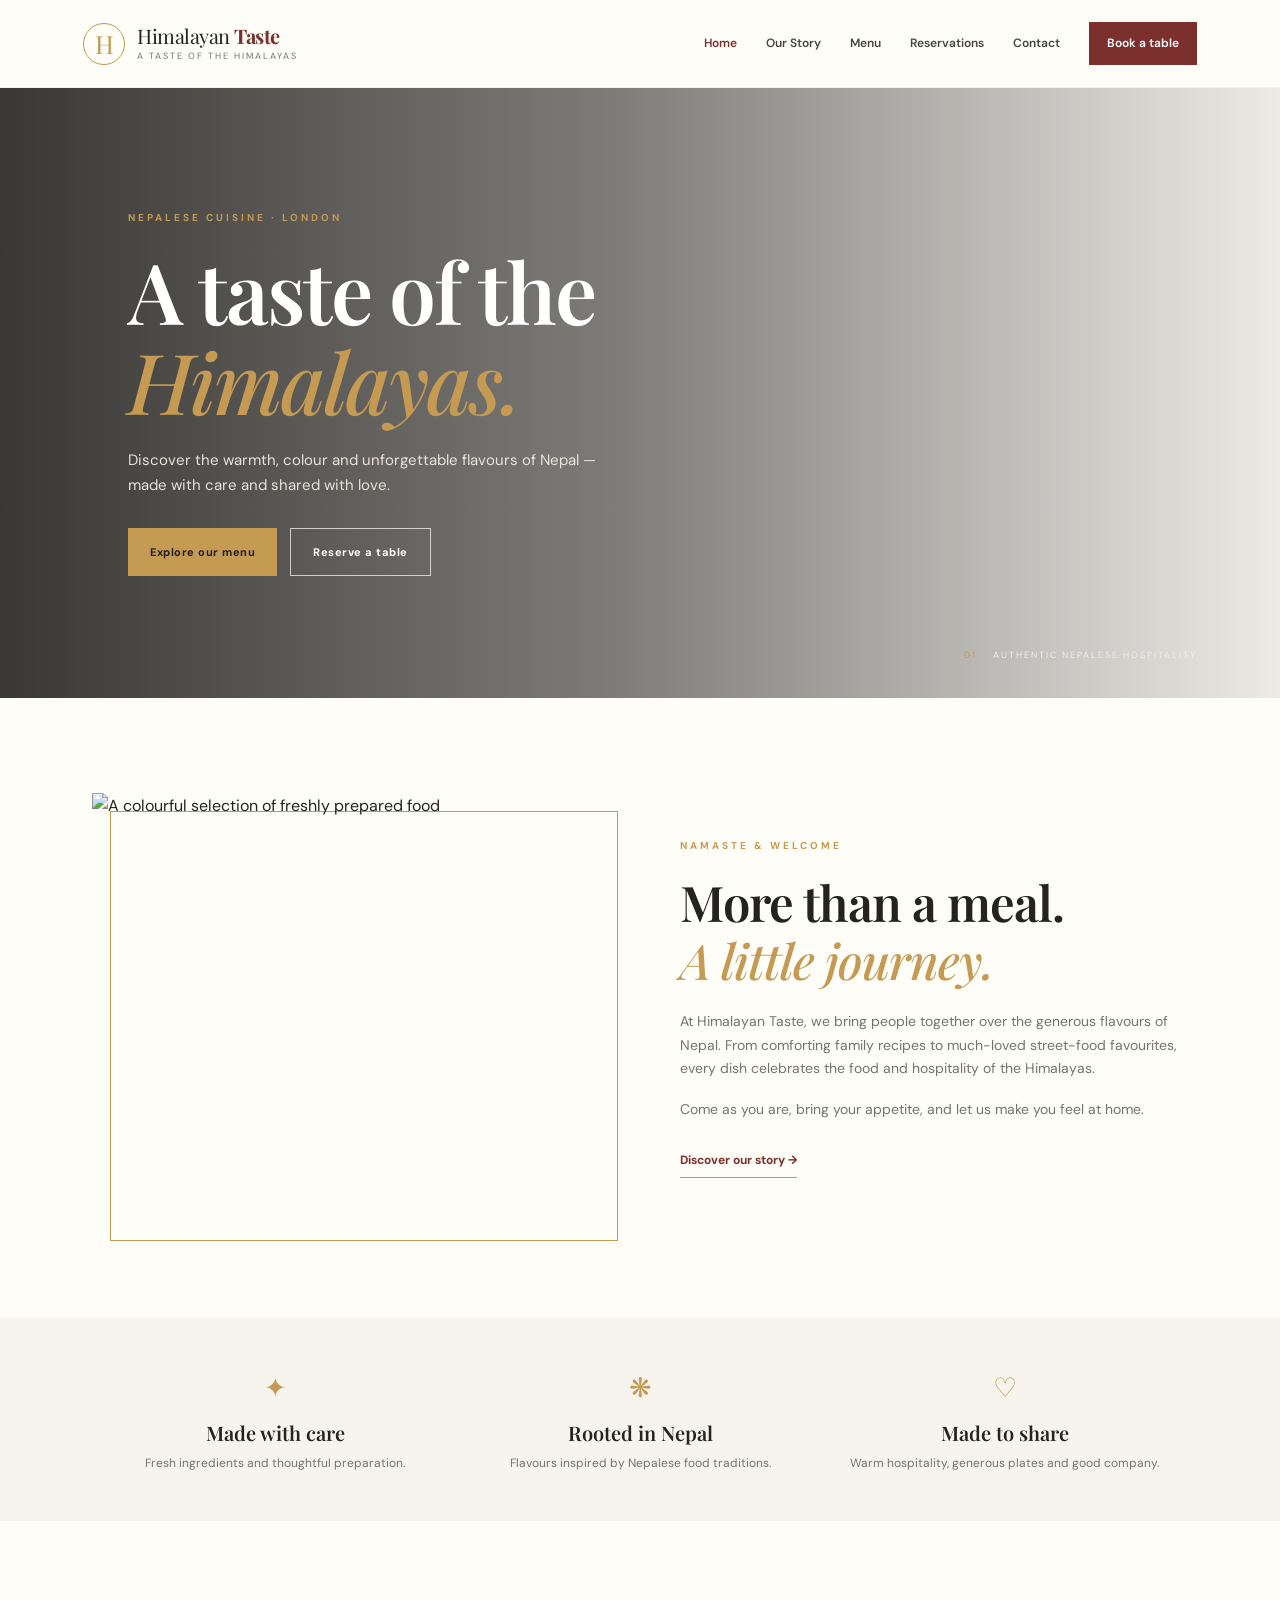
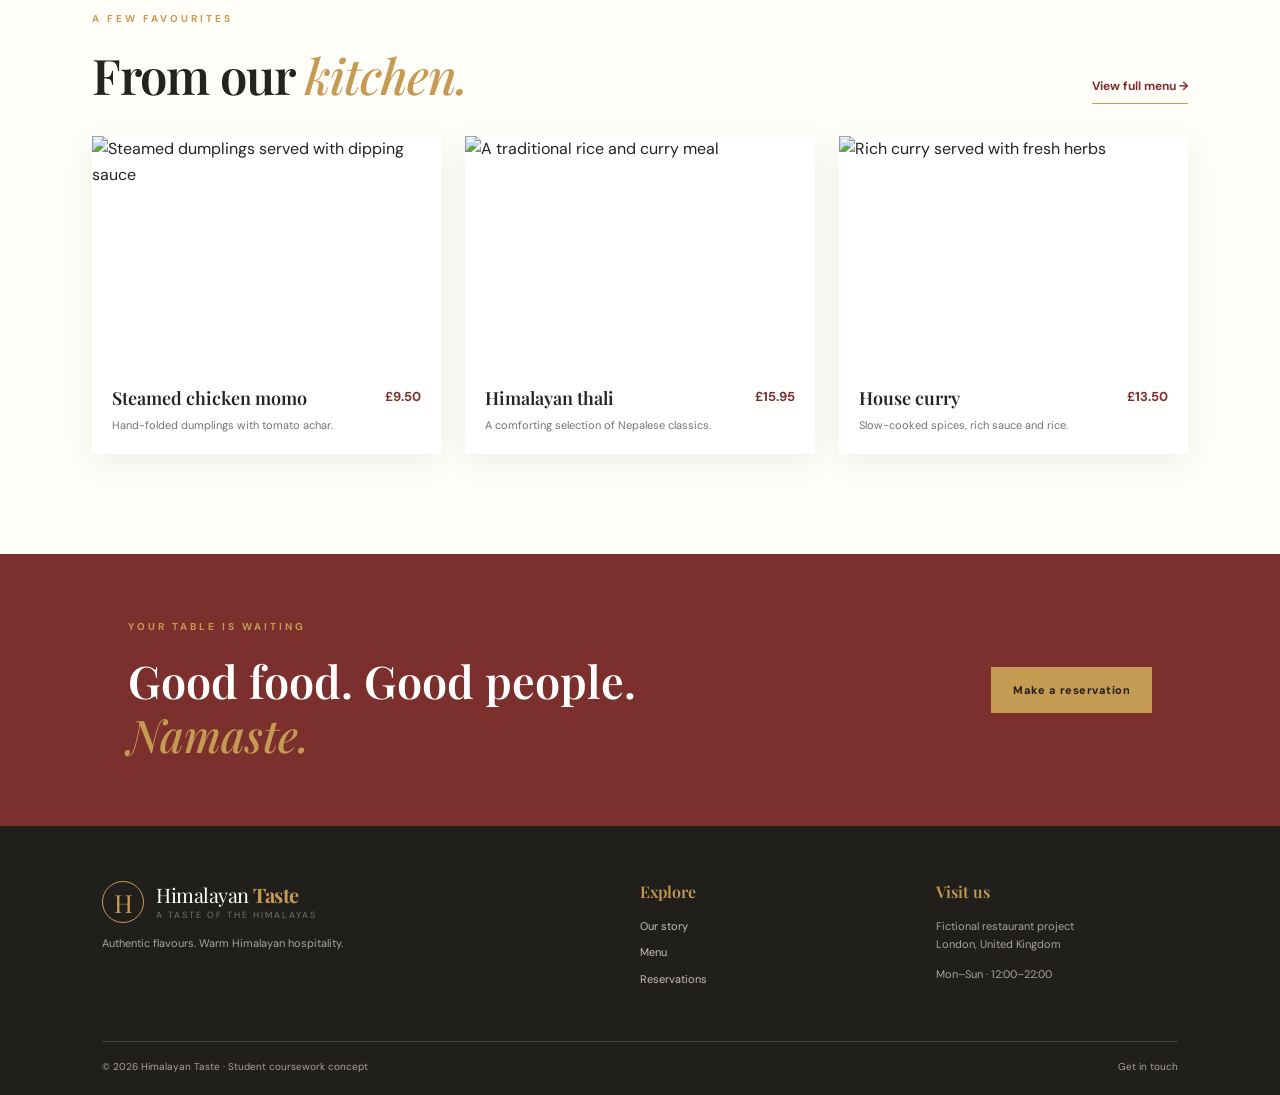
==== index.html @ 6cf778fd "Initial Himalayan Taste website" ====
<!DOCTYPE html>
<html lang="en-GB">
<head>
  <meta charset="UTF-8">
  <meta name="viewport" content="width=device-width, initial-scale=1.0">
  <meta name="description" content="Discover authentic Nepalese food at Himalayan Taste, a welcoming Himalayan restaurant in London.">
  <title>Himalayan Taste | Home</title>
  <link rel="icon" href="images/favicon.svg" type="image/svg+xml">
  <link rel="stylesheet" href="css/style.css">
  <script src="https://code.jquery.com/jquery-3.7.1.min.js"></script>
  <script defer src="js/script.js"></script>
</head>
<body>
  <a class="skip-link" href="#main">Skip to content</a>
  <header class="site-header">
    <a class="brand" href="index.html" aria-label="Himalayan Taste home"><span class="brand-mark">H</span><span>Himalayan <strong>Taste</strong><small>A taste of the Himalayas</small></span></a>
    <button class="nav-toggle" aria-label="Open navigation" aria-expanded="false"><span></span><span></span><span></span></button>
    <nav class="main-nav" aria-label="Main navigation">
      <a class="active" href="index.html">Home</a><a href="about.html">Our Story</a><a href="menu.html">Menu</a><a href="reservations.html">Reservations</a><a href="contact.html">Contact</a>
      <a class="nav-book" href="reservations.html">Book a table</a>
    </nav>
  </header>
  <main id="main">
    <section class="hero">
      <div class="hero-content">
        <p class="eyebrow">NEPALESE CUISINE · LONDON</p>
        <h1>A taste of the<br><em>Himalayas.</em></h1>
        <p class="hero-copy">Discover the warmth, colour and unforgettable flavours of Nepal — made with care and shared with love.</p>
        <div class="hero-actions"><a class="button button-gold" href="menu.html">Explore our menu</a><a class="button button-outline" href="reservations.html">Reserve a table</a></div>
      </div>
      <div class="hero-note"><span>01</span> AUTHENTIC NEPALESE HOSPITALITY</div>
    </section>

    <section class="intro section-wrap">
      <div class="intro-image image-frame"><img src="https://images.unsplash.com/photo-1547592180-85f173990554?auto=format&fit=crop&w=1000&q=85" alt="A colourful selection of freshly prepared food"></div>
      <div class="intro-copy"><p class="eyebrow">NAMASTE & WELCOME</p><h2>More than a meal.<br><em>A little journey.</em></h2><p>At Himalayan Taste, we bring people together over the generous flavours of Nepal. From comforting family recipes to much-loved street-food favourites, every dish celebrates the food and hospitality of the Himalayas.</p><p>Come as you are, bring your appetite, and let us make you feel at home.</p><a class="text-link" href="about.html">Discover our story <span aria-hidden="true">→</span></a></div>
    </section>

    <section class="feature-band">
      <div><span class="feature-icon">✦</span><h3>Made with care</h3><p>Fresh ingredients and thoughtful preparation.</p></div>
      <div><span class="feature-icon">❋</span><h3>Rooted in Nepal</h3><p>Flavours inspired by Nepalese food traditions.</p></div>
      <div><span class="feature-icon">♡</span><h3>Made to share</h3><p>Warm hospitality, generous plates and good company.</p></div>
    </section>

    <section class="section-wrap popular-section">
      <div class="section-heading"><div><p class="eyebrow">A FEW FAVOURITES</p><h2>From our <em>kitchen.</em></h2></div><a class="text-link" href="menu.html">View full menu →</a></div>
      <div class="dish-grid">
        <article class="dish-card"><img src="https://images.unsplash.com/photo-1563245372-f21724e3856d?auto=format&fit=crop&w=800&q=85" alt="Steamed dumplings served with dipping sauce"><div class="dish-info"><div><h3>Steamed chicken momo</h3><p>Hand-folded dumplings with tomato achar.</p></div><strong>£9.50</strong></div></article>
        <article class="dish-card"><img src="https://images.unsplash.com/photo-1546833999-b9f581a1996d?auto=format&fit=crop&w=800&q=85" alt="A traditional rice and curry meal"><div class="dish-info"><div><h3>Himalayan thali</h3><p>A comforting selection of Nepalese classics.</p></div><strong>£15.95</strong></div></article>
        <article class="dish-card"><img src="https://images.unsplash.com/photo-1603894584373-5ac82b2ae398?auto=format&fit=crop&w=800&q=85" alt="Rich curry served with fresh herbs"><div class="dish-info"><div><h3>House curry</h3><p>Slow-cooked spices, rich sauce and rice.</p></div><strong>£13.50</strong></div></article>
      </div>
    </section>
    <section class="booking-banner"><div><p class="eyebrow">YOUR TABLE IS WAITING</p><h2>Good food. Good people.<br><em>Namaste.</em></h2></div><a class="button button-gold" href="reservations.html">Make a reservation</a></section>
  </main>
  <footer class="site-footer"><div class="footer-main"><div><a class="brand brand-footer" href="index.html"><span class="brand-mark">H</span><span>Himalayan <strong>Taste</strong><small>A taste of the Himalayas</small></span></a><p>Authentic flavours. Warm Himalayan hospitality.</p></div><div><h3>Explore</h3><a href="about.html">Our story</a><a href="menu.html">Menu</a><a href="reservations.html">Reservations</a></div><div><h3>Visit us</h3><p>Fictional restaurant project<br>London, United Kingdom</p><p>Mon–Sun · 12:00–22:00</p></div></div><div class="footer-bottom"><span>© <span class="current-year"></span> Himalayan Taste · Student coursework concept</span><a href="contact.html">Get in touch</a></div></footer>
</body>
</html>
---- css/style.css ----
@import url('https://fonts.googleapis.com/css2?family=DM+Sans:wght@400;500;600;700&family=Playfair+Display:ital,wght@0,500;0,600;0,700;1,500;1,600&display=swap');
:root{--ink:#25231f;--muted:#77736c;--cream:#f7f4ed;--paper:#fffdf8;--gold:#c59a52;--red:#7c302d;--line:#e8e1d5;--serif:'Playfair Display',Georgia,serif;--sans:'DM Sans',Arial,sans-serif;--shadow:0 18px 55px rgba(34,27,19,.12)}
*{box-sizing:border-box}html{scroll-behavior:smooth}body{margin:0;background:var(--paper);color:var(--ink);font-family:var(--sans);line-height:1.65}img{display:block;max-width:100%}a{color:inherit}button,input,select,textarea{font:inherit}.skip-link{position:absolute;left:1rem;top:-5rem;background:#fff;padding:.8rem 1rem;z-index:1000}.skip-link:focus{top:1rem}.site-header{height:88px;padding:0 6.5%;display:flex;align-items:center;justify-content:space-between;background:var(--paper);position:relative;z-index:20;border-bottom:1px solid rgba(0,0,0,.04)}.brand{display:flex;gap:12px;align-items:center;text-decoration:none;font-family:var(--serif);font-size:20px;line-height:1.1;letter-spacing:-.5px}.brand strong{color:var(--red)}.brand small{display:block;margin-top:5px;font-family:var(--sans);font-size:9px;letter-spacing:2px;text-transform:uppercase;color:var(--muted)}.brand-mark{display:grid;place-items:center;width:42px;height:42px;border:1px solid var(--gold);color:var(--gold);font-family:var(--serif);font-size:25px;border-radius:50%}.main-nav{display:flex;align-items:center;gap:29px}.main-nav a{text-decoration:none;font-size:12px;font-weight:600;color:#49453e;transition:color .2s}.main-nav a:hover,.main-nav a.active{color:var(--red)}.main-nav .nav-book{background:var(--red);color:white;padding:12px 18px}.main-nav .nav-book:hover{background:#5e2422;color:#fff}.nav-toggle{display:none;background:none;border:0;padding:8px}.nav-toggle span{display:block;width:24px;height:2px;background:var(--ink);margin:5px}
.hero{min-height:610px;background:linear-gradient(90deg,rgba(19,18,16,.84),rgba(20,18,15,.55) 48%,rgba(20,18,15,.08)),url('https://images.unsplash.com/photo-1547592180-85f173990554?auto=format&fit=crop&w=2000&q=90') center/cover;display:flex;align-items:center;position:relative;color:#fff;padding:80px 10%}.hero-content{max-width:610px}.eyebrow{font-size:10px;letter-spacing:3px;font-weight:700;color:var(--gold);margin:0 0 18px}.hero h1,.page-hero h1{font:600 clamp(48px,7vw,84px)/1.08 var(--serif);letter-spacing:-2px;margin:0 0 22px}.hero h1 em,.page-hero h1 em,.intro h2 em,.section-heading h2 em,.story-copy h2 em,.values-section h2 em,.form-intro h2 em,.contact-details h2 em,.booking-banner h2 em{color:var(--gold);font-weight:500}.hero-copy{max-width:470px;color:#e8e3db;font-size:15px}.hero-actions{display:flex;gap:13px;margin-top:30px;flex-wrap:wrap}.button{display:inline-flex;justify-content:center;align-items:center;text-decoration:none;border:0;padding:14px 22px;font-size:11px;letter-spacing:.5px;font-weight:700;cursor:pointer;transition:transform .2s,background .2s}.button:hover{transform:translateY(-2px)}.button-gold{background:var(--gold);color:#211d17}.button-outline{border:1px solid rgba(255,255,255,.7);color:#fff}.button-dark{background:var(--red);color:#fff}.hero-note{position:absolute;right:6.5%;bottom:35px;font-size:9px;letter-spacing:2px;color:#eee}.hero-note span{color:var(--gold);margin-right:12px}
.section-wrap{max-width:1160px;margin:auto;padding:95px 32px}.intro{display:grid;grid-template-columns:1fr 1fr;gap:80px;align-items:center}.image-frame{position:relative}.image-frame:after{content:"";position:absolute;inset:18px -18px -18px 18px;border:1px solid var(--gold);z-index:-1}.intro-image img{width:100%;height:430px;object-fit:cover}.intro-copy h2,.section-heading h2,.story-copy h2,.values-section h2,.form-intro h2,.contact-details h2{font:600 clamp(34px,4vw,49px)/1.18 var(--serif);letter-spacing:-1px;margin:0 0 22px}.intro-copy p:not(.eyebrow),.story-copy p:not(.eyebrow),.form-intro>p:not(.eyebrow){font-size:14px;color:var(--muted);margin-bottom:18px}.text-link{display:inline-block;margin-top:12px;text-decoration:none;color:var(--red);font-size:12px;font-weight:700;border-bottom:1px solid var(--gold);padding-bottom:6px}.feature-band{background:var(--cream);display:grid;grid-template-columns:repeat(3,1fr);padding:48px 9%;gap:45px;text-align:center}.feature-icon{color:var(--gold);font-size:27px}.feature-band h3{font:600 20px var(--serif);margin:8px 0}.feature-band p{font-size:12px;color:var(--muted);margin:0}.popular-section{padding-top:90px;padding-bottom:100px}.section-heading{display:flex;justify-content:space-between;align-items:end;margin-bottom:32px}.section-heading h2{margin-bottom:0}.dish-grid{display:grid;grid-template-columns:repeat(3,1fr);gap:24px}.dish-card{background:#fff;box-shadow:0 8px 30px rgba(0,0,0,.06);transition:transform .25s}.dish-card:hover{transform:translateY(-5px)}.dish-card img{width:100%;height:230px;object-fit:cover}.dish-info{padding:20px;display:flex;justify-content:space-between;gap:12px}.dish-info h3,.menu-title h3{font:600 18px var(--serif);margin:0 0 6px}.dish-info p,.menu-card-body>p{font-size:11px;color:var(--muted);margin:0}.dish-info strong,.menu-title strong{color:var(--red);font-size:13px;white-space:nowrap}.booking-banner{background:var(--red);color:white;padding:65px 10%;display:flex;align-items:center;justify-content:space-between;gap:25px}.booking-banner h2{font:600 clamp(30px,4vw,45px)/1.2 var(--serif);margin:0}.site-footer{background:#211f1b;color:#eae5dc;padding:55px 8% 20px}.footer-main{display:grid;grid-template-columns:2fr 1fr 1fr;gap:55px;padding-bottom:45px}.brand-footer{color:#fff}.brand-footer strong{color:var(--gold)}.footer-main p{font-size:11px;color:#aaa49a}.footer-main h3{font:600 16px var(--serif);color:var(--gold);margin:0 0 15px}.footer-main>div>a:not(.brand){display:block;text-decoration:none;color:#c8c1b6;font-size:11px;margin:8px 0}.footer-bottom{border-top:1px solid #45413a;padding-top:17px;display:flex;justify-content:space-between;color:#a9a298;font-size:10px}.footer-bottom a{text-decoration:none}
.page-hero{min-height:360px;display:flex;align-items:center;padding:65px 10%;color:white;background-size:cover;background-position:center}.page-hero h1{font-size:clamp(44px,6vw,68px);margin-bottom:14px}.page-hero p:not(.eyebrow){color:#e6dfd5}.about-hero{background-image:linear-gradient(90deg,rgba(20,18,15,.85),rgba(20,18,15,.18)),url('https://images.unsplash.com/photo-1559339352-11d035aa65de?auto=format&fit=crop&w=1800&q=85')}.menu-hero{background-image:linear-gradient(90deg,rgba(20,18,15,.85),rgba(20,18,15,.18)),url('https://images.unsplash.com/photo-1547592180-85f173990554?auto=format&fit=crop&w=1800&q=85')}.booking-hero{background-image:linear-gradient(90deg,rgba(20,18,15,.86),rgba(20,18,15,.2)),url('https://images.unsplash.com/photo-1414235077428-338989a2e8c0?auto=format&fit=crop&w=1800&q=85')}.contact-hero{background-image:linear-gradient(90deg,rgba(20,18,15,.86),rgba(20,18,15,.2)),url('https://images.unsplash.com/photo-1517248135467-4c7edcad34c4?auto=format&fit=crop&w=1800&q=85')}.story-layout{display:grid;grid-template-columns:1fr 1fr;gap:75px;align-items:center}.story-photo{width:100%;height:520px;object-fit:cover}.values-section{background:var(--cream);padding:80px 0}.values-section h2{margin-bottom:35px}.values-grid{display:grid;grid-template-columns:repeat(3,1fr);gap:30px}.values-grid article{border-top:1px solid var(--gold);padding-top:20px}.values-grid article>span{color:var(--gold);font-size:12px}.values-grid h3{font:600 22px var(--serif);margin:12px 0}.values-grid p{font-size:12px;color:var(--muted)}
.menu-section{padding-top:75px}.menu-note{max-width:300px;color:var(--muted);font-size:11px}.filter-bar{display:flex;gap:9px;flex-wrap:wrap;margin:28px 0 15px}.filter-button{border:1px solid var(--line);background:white;padding:10px 18px;font-size:11px;cursor:pointer}.filter-button.active,.filter-button:hover{background:var(--red);color:#fff;border-color:var(--red)}.saved-count{font-size:11px;color:var(--muted);margin:12px 0 25px}.saved-count strong{color:var(--red)}.menu-grid{display:grid;grid-template-columns:repeat(3,1fr);gap:22px}.menu-card{border:1px solid var(--line);background:white;transition:box-shadow .2s,transform .2s}.menu-card:hover{box-shadow:var(--shadow);transform:translateY(-3px)}.menu-card[hidden]{display:none}.menu-card img{width:100%;height:190px;object-fit:cover}.menu-card-body{padding:18px}.menu-title{display:flex;justify-content:space-between;gap:8px}.menu-card-body>p{min-height:38px;margin-bottom:14px}.favourite-button{border:0;background:var(--cream);padding:8px 11px;font-size:10px;color:var(--red);cursor:pointer}.favourite-button[aria-pressed="true"]{background:#f0e1dc;font-weight:700}.allergen-note,.empty-menu{font-size:11px;color:var(--muted);margin-top:25px}
.form-layout,.contact-layout{display:grid;grid-template-columns:.8fr 1.2fr;gap:80px;align-items:start}.form-intro{position:sticky;top:30px}.info-card{margin-top:35px;padding:25px;background:var(--cream);border-left:2px solid var(--gold)}.info-card h3{font:600 20px var(--serif);margin:0 0 10px}.info-card p{font-size:12px;color:var(--muted)}.small-note{font-size:10px!important}.contact-form{padding:38px;background:#fff;border:1px solid var(--line);box-shadow:0 12px 40px rgba(0,0,0,.05)}.form-heading{margin-bottom:25px}.form-heading h2{font:600 25px var(--serif);margin:0}.form-heading p{font-size:11px;color:var(--muted);margin:5px 0}.form-row{display:grid;grid-template-columns:1fr 1fr;gap:18px}.form-group{margin-bottom:18px}.form-group label{display:block;font-size:11px;font-weight:700;margin-bottom:7px}.form-group input,.form-group select,.form-group textarea{width:100%;border:1px solid #dcd5c9;background:#fffdf9;padding:12px;font-size:12px;color:var(--ink);border-radius:0}.form-group input:focus,.form-group select:focus,.form-group textarea:focus{outline:2px solid var(--gold);outline-offset:1px}.form-group input.invalid,.form-group select.invalid,.form-group textarea.invalid{border-color:#b3332e}.error-message{display:block;min-height:14px;font-size:10px;color:#b3332e;margin-top:3px}.checkbox-label{display:flex;gap:9px;align-items:start;font-size:11px;margin:10px 0}.checkbox-label input{accent-color:var(--red);margin-top:4px}.form-result{margin-top:18px;font-size:12px}.form-result.success{padding:15px;background:#edf5ed;border-left:3px solid #4d8051;color:#24552b}.form-result.error{color:#a12d28}.contact-details h2{margin-bottom:35px}.detail-item{display:flex;gap:17px;margin:24px 0}.detail-item>span{color:var(--gold);font-size:22px}.detail-item h3{font:600 17px var(--serif);margin:0 0 4px}.detail-item p{font-size:12px;color:var(--muted);margin:0}.detail-item small{font-size:10px}.map-placeholder{margin-top:35px;min-height:180px;background:linear-gradient(135deg,#e9e3d7,#d7d0c1);display:flex;flex-direction:column;align-items:center;justify-content:center;color:#625b50;gap:7px;text-align:center}.map-placeholder span{font-size:28px;color:var(--red)}.map-placeholder small{font-size:10px}
@media(max-width:900px){.site-header{padding:0 4%;height:78px}.main-nav{gap:15px}.main-nav a{font-size:11px}.intro,.story-layout,.form-layout,.contact-layout{gap:40px}.section-wrap{padding:70px 25px}.hero{min-height:550px;padding:65px 7%}.menu-grid{grid-template-columns:repeat(2,1fr)}}
@media(max-width:700px){.site-header{height:72px}.nav-toggle{display:block}.main-nav{display:none;position:absolute;top:72px;left:0;right:0;background:var(--paper);padding:20px 7%;box-shadow:0 12px 20px rgba(0,0,0,.1);flex-direction:column;align-items:stretch;gap:0}.main-nav.open{display:flex}.main-nav a{padding:12px 0;border-bottom:1px solid var(--line)}.main-nav .nav-book{padding:12px 16px;margin-top:12px;text-align:center;border:0}.hero{min-height:570px;background-position:58% center}.hero h1{font-size:57px}.hero-note{display:none}.intro,.story-layout,.form-layout,.contact-layout{grid-template-columns:1fr;gap:40px}.intro-image img{height:300px}.feature-band{grid-template-columns:1fr;padding:40px 12%;gap:30px}.dish-grid{grid-template-columns:1fr}.dish-card img{height:250px}.section-heading{align-items:start;flex-direction:column;gap:15px}.booking-banner{align-items:flex-start;flex-direction:column;padding:50px 8%}.footer-main{grid-template-columns:1fr 1fr;gap:30px}.footer-main>div:first-child{grid-column:1/-1}.page-hero{min-height:310px;padding:55px 7%}.story-photo{height:330px}.values-grid{grid-template-columns:1fr;gap:25px}.form-intro{position:static}.contact-form{padding:25px 20px}.form-row{grid-template-columns:1fr;gap:0}.menu-grid{grid-template-columns:1fr}.menu-note{margin-top:0}.footer-bottom{gap:12px;flex-direction:column}}
@media(prefers-reduced-motion:reduce){*,*::before,*::after{scroll-behavior:auto!important;animation-duration:.01ms!important;animation-iteration-count:1!important;transition-duration:.01ms!important}}
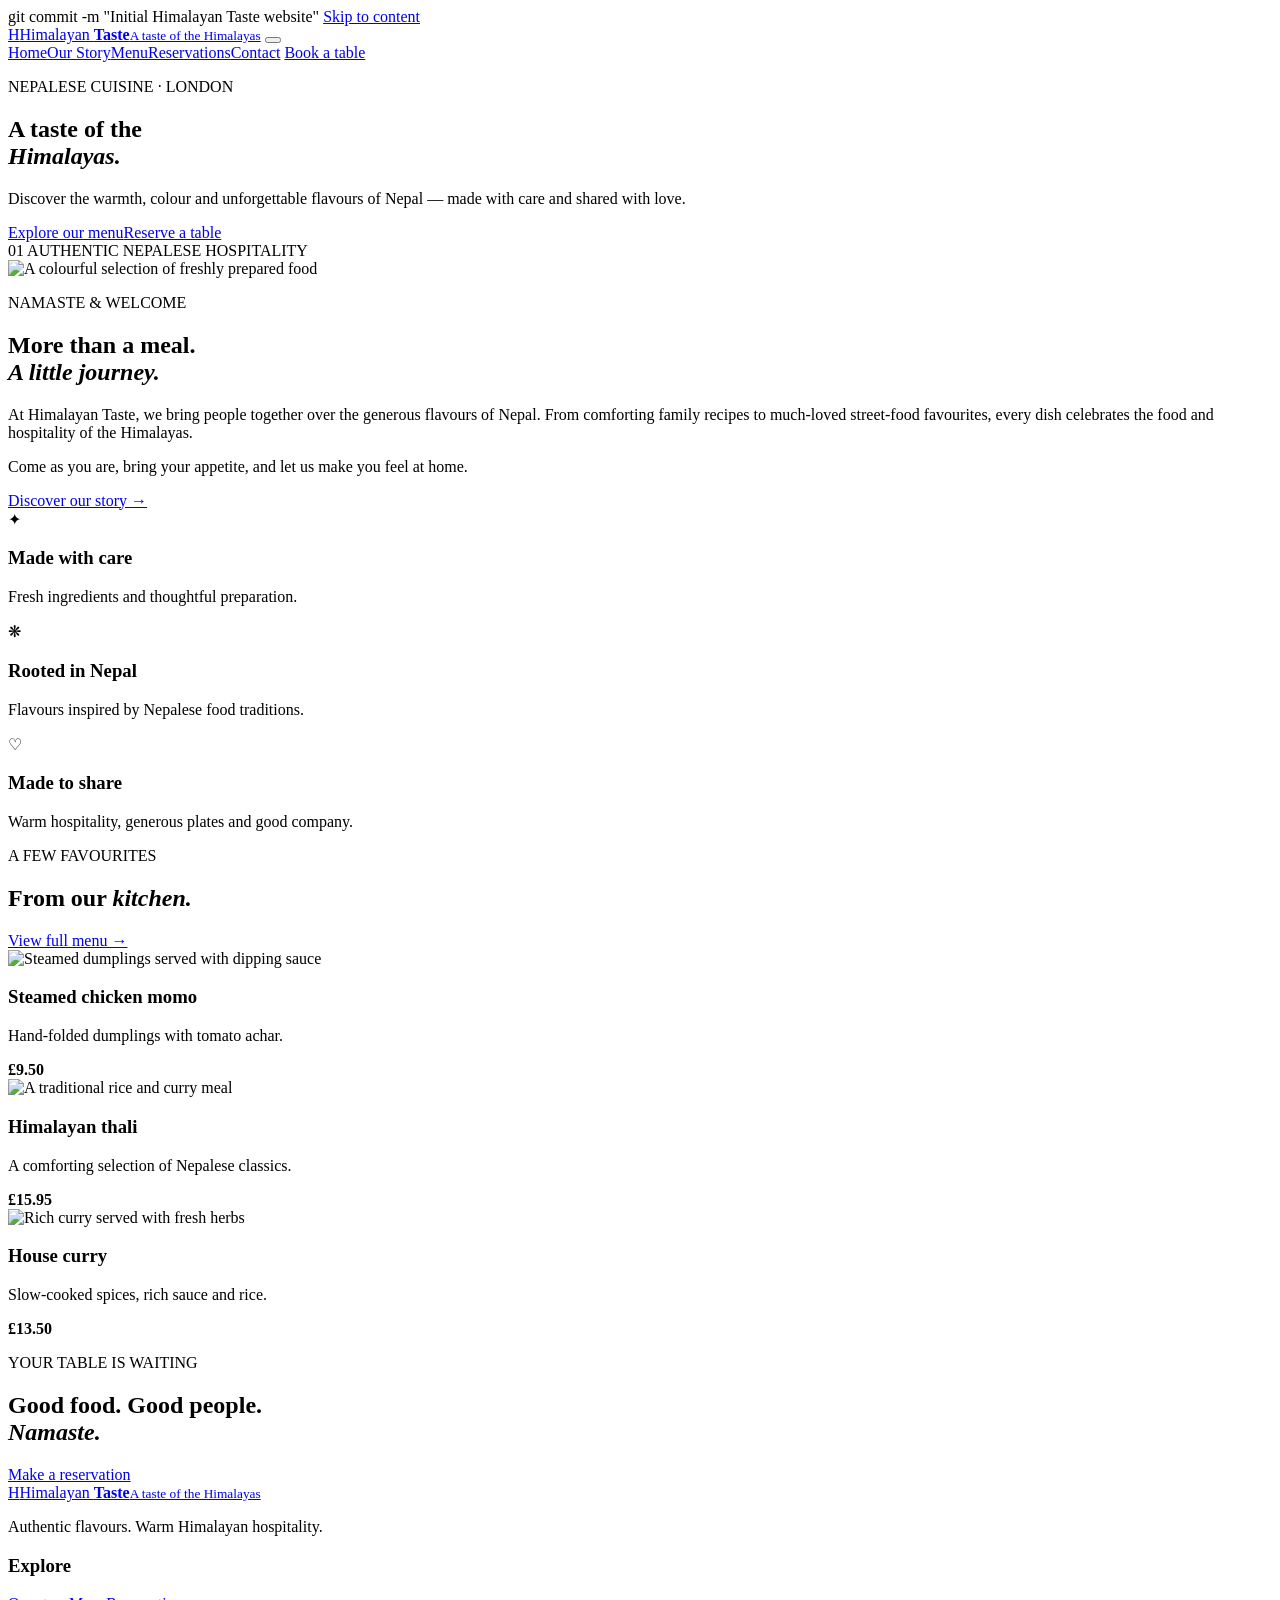
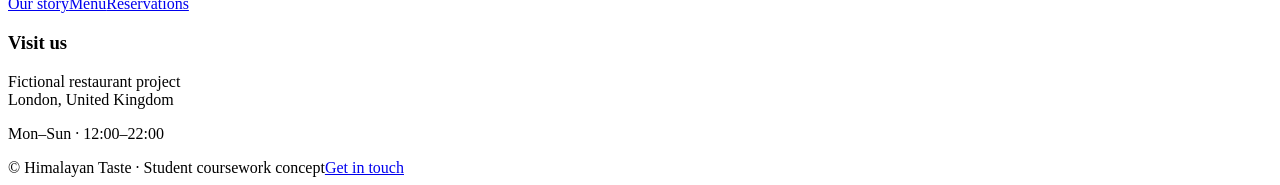
==== commit a789c16a: "git" ====
--- a/index.html
+++ b/index.html
@@ -1,4 +1,4 @@
-<!DOCTYPE html>
+git commit -m "Initial Himalayan Taste website"<!DOCTYPE html>
 <html lang="en-GB">
 <head>
   <meta charset="UTF-8">
